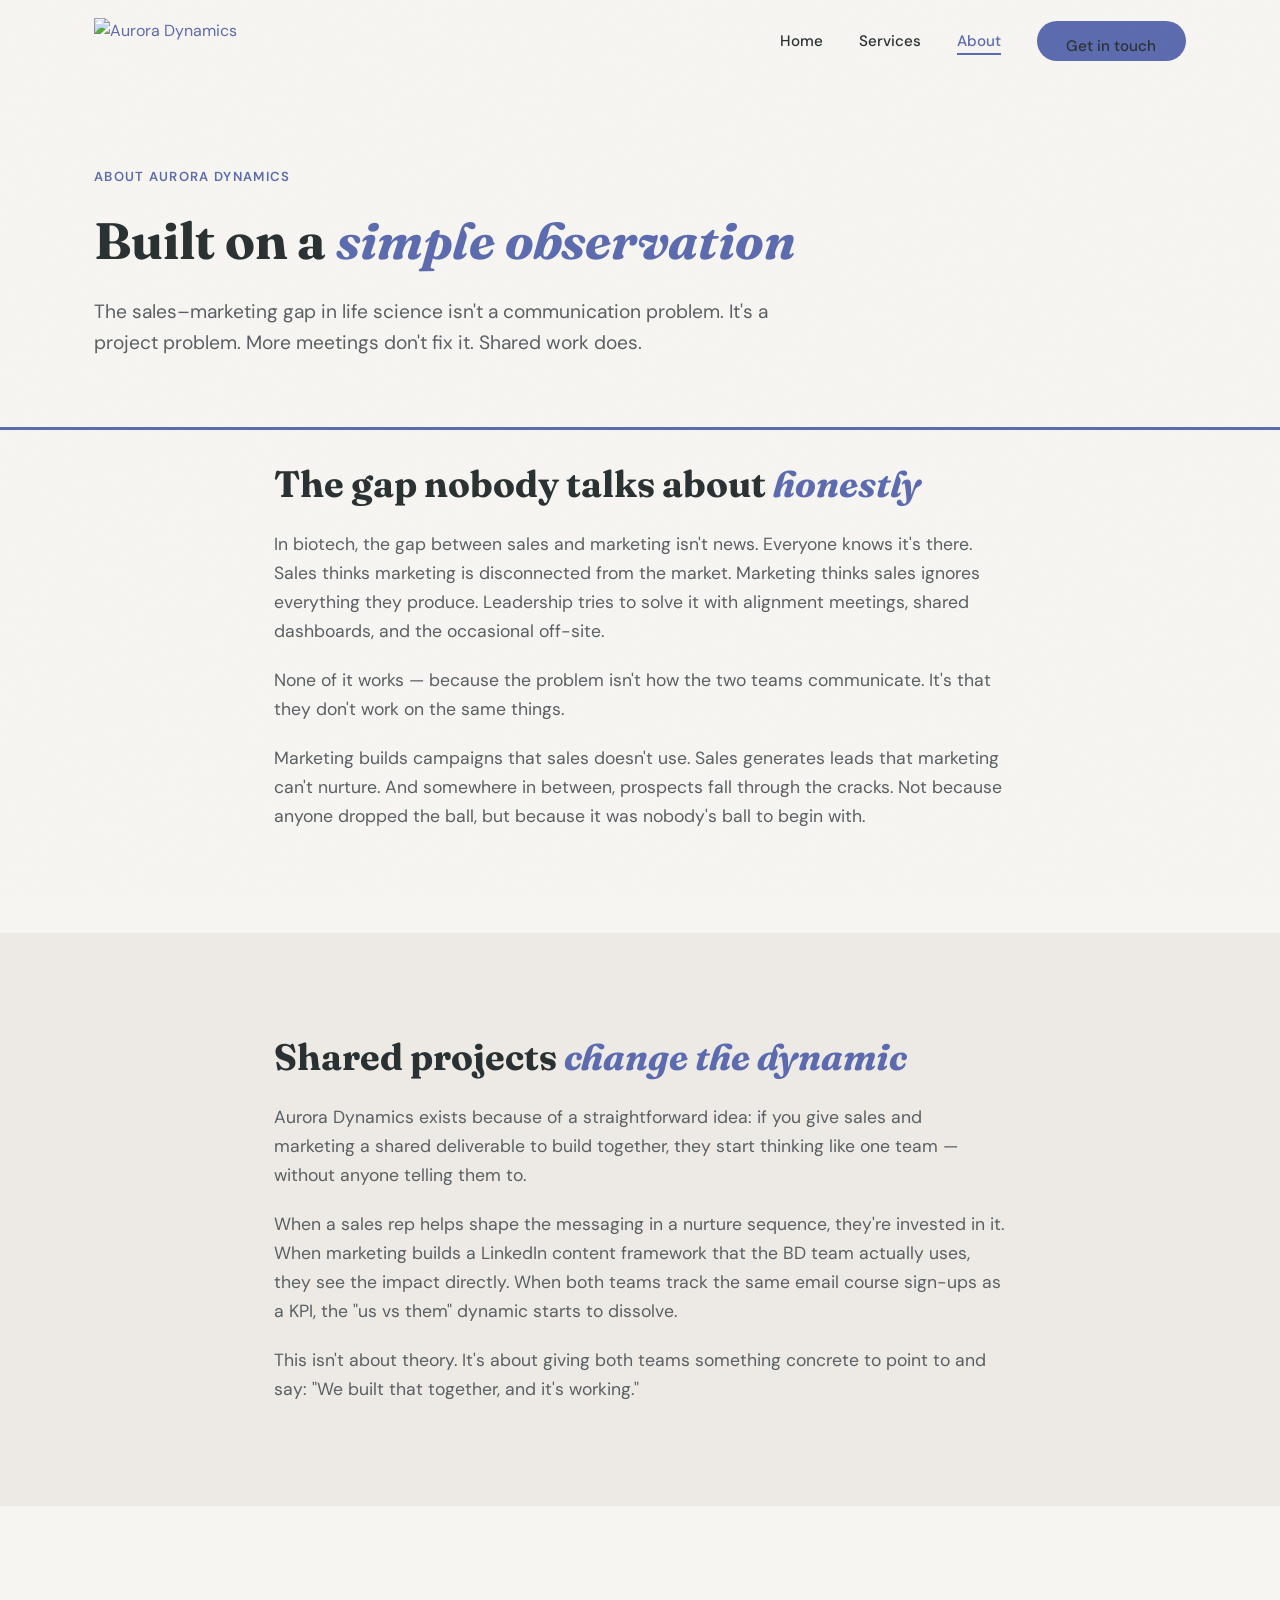
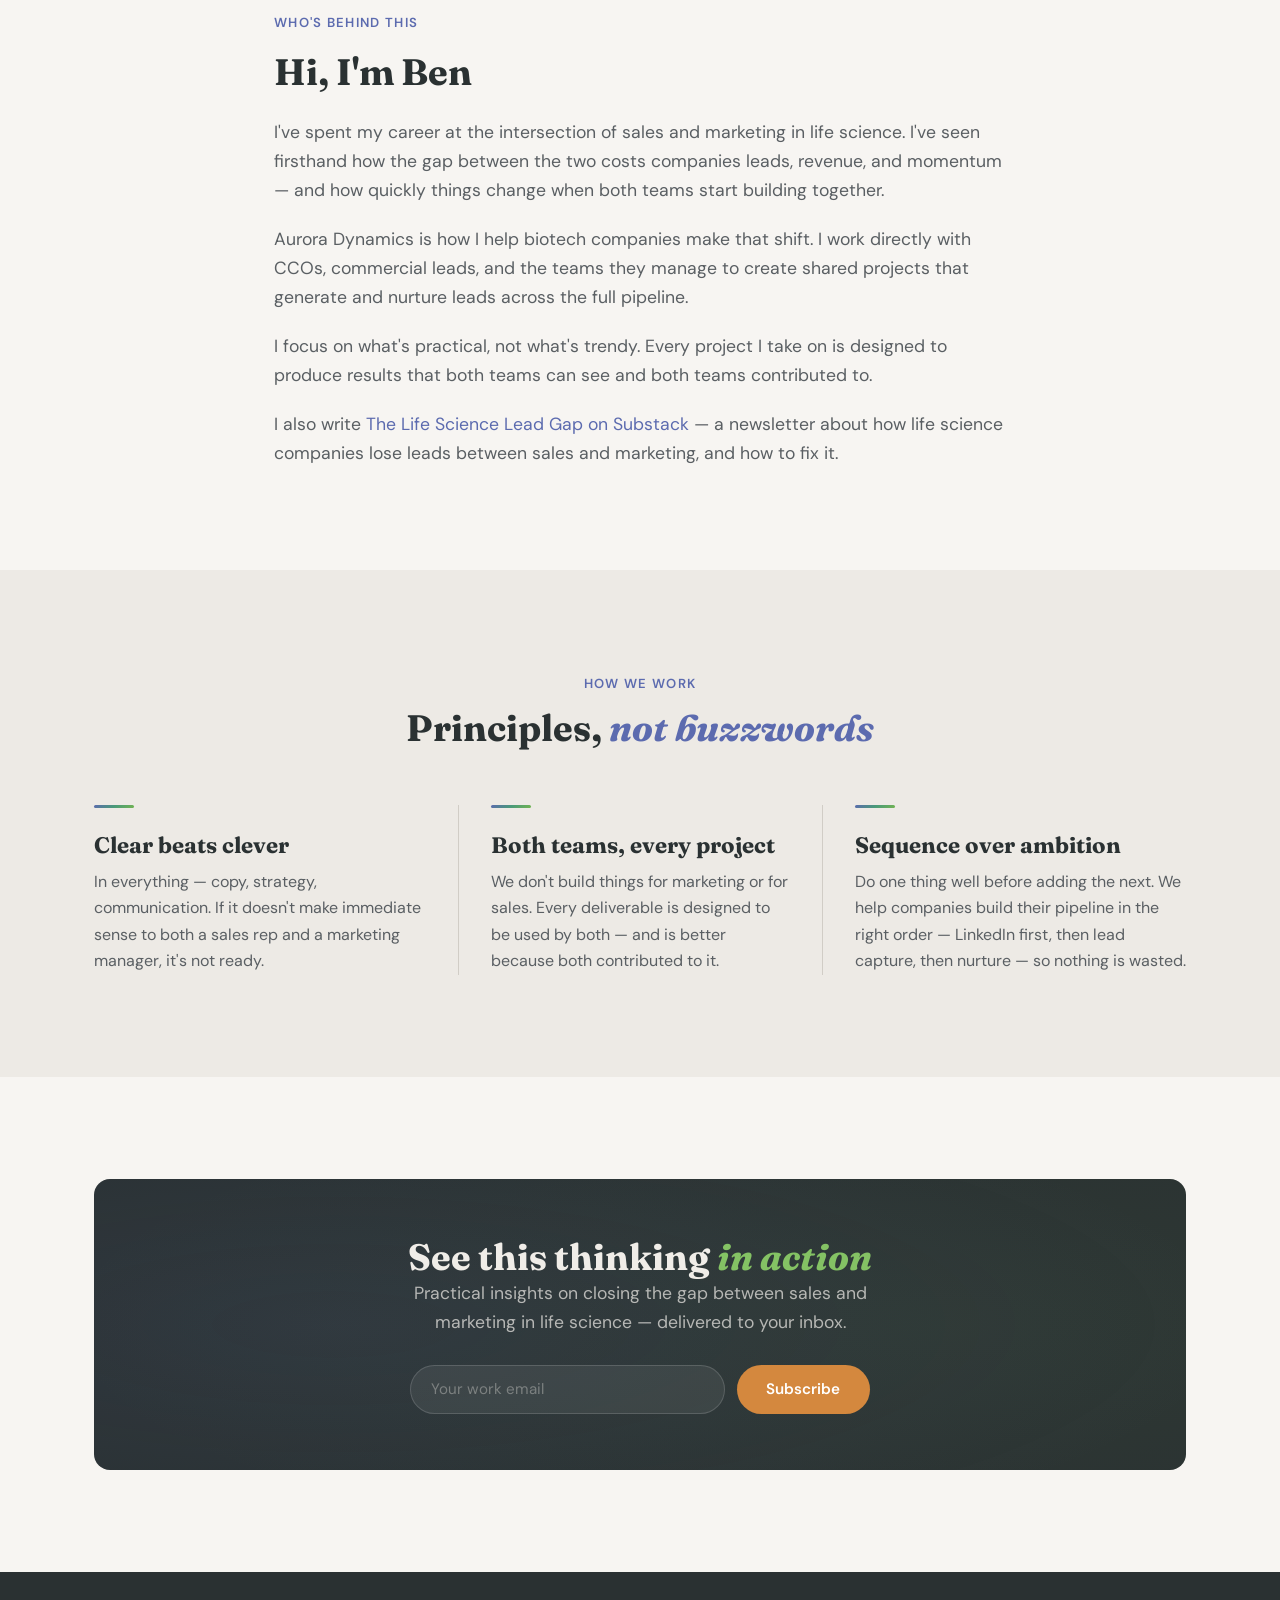
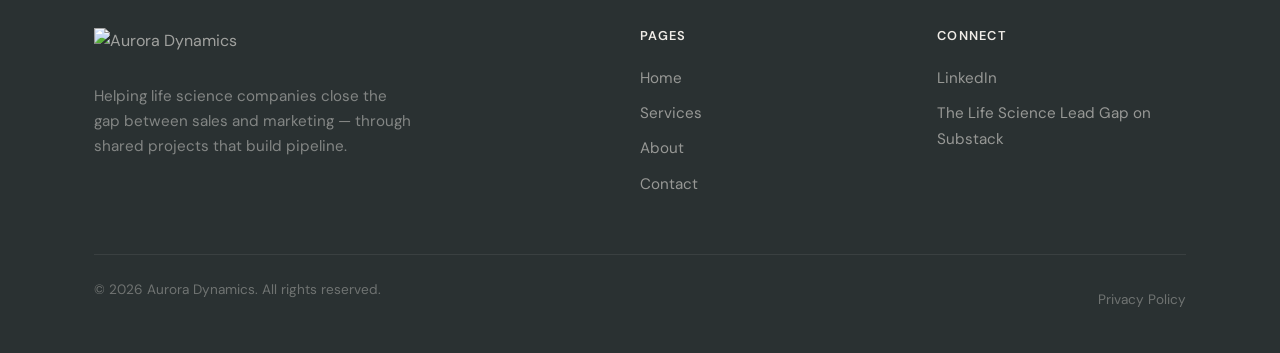
==== about.html @ b449d4c0 "Initial site build" ====
<!DOCTYPE html>
<html lang="en">
<head>
  <meta charset="UTF-8">
  <meta name="viewport" content="width=device-width, initial-scale=1.0">
  <title>About — Aurora Dynamics</title>
  <meta name="description" content="Aurora Dynamics was built on a simple observation: the sales-marketing gap in biotech isn't fixed by better communication — it's fixed by shared projects.">
  <link rel="preconnect" href="https://fonts.googleapis.com">
  <link rel="preconnect" href="https://fonts.gstatic.com" crossorigin>
  <link href="https://fonts.googleapis.com/css2?family=Fraunces:ital,opsz,wght@0,9..144,400;0,9..144,600;0,9..144,700;1,9..144,400;1,9..144,600;1,9..144,700&family=DM+Sans:ital,wght@0,400;0,500;0,600;0,700;1,400&display=swap" rel="stylesheet">
  <link rel="stylesheet" href="styles.css">
</head>
<body>
  <div class="mobile-overlay"></div>

  <nav class="nav">
    <div class="nav__inner">
      <a href="index.html" class="nav__logo"><img src="assets/images/Aurora_Dynamics_1.png" alt="Aurora Dynamics"></a>
      <ul class="nav__links">
        <li><a href="index.html">Home</a></li>
        <li><a href="services.html">Services</a></li>
        <li><a href="about.html">About</a></li>
        <li><a href="contact.html" class="btn btn--primary">Get in touch</a></li>
      </ul>
      <button class="nav__toggle" aria-label="Toggle menu"><span></span><span></span><span></span></button>
    </div>
  </nav>

  <section class="hero" style="padding-bottom: 2rem;">
    <div class="container">
      <div class="hero__content" style="max-width: 720px;">
        <span class="label">About Aurora Dynamics</span>
        <h1>Built on a <em>simple observation</em></h1>
        <p>The sales–marketing gap in life science isn't a communication problem. It's a project problem. More meetings don't fix it. Shared work does.</p>
      </div>
    </div>
  </section>

  <section style="padding-top: 2rem;">
    <div class="container container--narrow">
      <div class="fade-up">
        <h2 class="mb-3">The gap nobody talks about <em>honestly</em></h2>
        <p>In biotech, the gap between sales and marketing isn't news. Everyone knows it's there. Sales thinks marketing is disconnected from the market. Marketing thinks sales ignores everything they produce. Leadership tries to solve it with alignment meetings, shared dashboards, and the occasional off-site.</p>
        <p>None of it works — because the problem isn't how the two teams communicate. It's that they don't work on the same things.</p>
        <p>Marketing builds campaigns that sales doesn't use. Sales generates leads that marketing can't nurture. And somewhere in between, prospects fall through the cracks. Not because anyone dropped the ball, but because it was nobody's ball to begin with.</p>
      </div>
    </div>
  </section>

  <section class="section--alt">
    <div class="container container--narrow">
      <div class="fade-up">
        <h2 class="mb-3">Shared projects <em>change the dynamic</em></h2>
        <p>Aurora Dynamics exists because of a straightforward idea: if you give sales and marketing a shared deliverable to build together, they start thinking like one team — without anyone telling them to.</p>
        <p>When a sales rep helps shape the messaging in a nurture sequence, they're invested in it. When marketing builds a LinkedIn content framework that the BD team actually uses, they see the impact directly. When both teams track the same email course sign-ups as a KPI, the "us vs them" dynamic starts to dissolve.</p>
        <p>This isn't about theory. It's about giving both teams something concrete to point to and say: "We built that together, and it's working."</p>
      </div>
    </div>
  </section>

  <section>
    <div class="container container--narrow">
      <div class="fade-up">
        <span class="label">Who's behind this</span>
        <h2 class="mt-2 mb-3">Hi, I'm Ben</h2>
        <p>I've spent my career at the intersection of sales and marketing in life science. I've seen firsthand how the gap between the two costs companies leads, revenue, and momentum — and how quickly things change when both teams start building together.</p>
        <p>Aurora Dynamics is how I help biotech companies make that shift. I work directly with CCOs, commercial leads, and the teams they manage to create shared projects that generate and nurture leads across the full pipeline.</p>
        <p>I focus on what's practical, not what's trendy. Every project I take on is designed to produce results that both teams can see and both teams contributed to.</p>
        <p>I also write <a href="#" target="_blank">The Life Science Lead Gap on Substack</a> — a newsletter about how life science companies lose leads between sales and marketing, and how to fix it.</p>
      </div>
    </div>
  </section>

  <section class="section--alt">
    <div class="container">
      <div class="section__header fade-up">
        <span class="label">How we work</span>
        <h2>Principles, <em>not buzzwords</em></h2>
      </div>
      <div class="card-columns stagger">
        <div class="card-col fade-up">
          <div class="card-col__accent"></div>
          <h3>Clear beats clever</h3>
          <p>In everything — copy, strategy, communication. If it doesn't make immediate sense to both a sales rep and a marketing manager, it's not ready.</p>
        </div>
        <div class="card-col fade-up">
          <div class="card-col__accent"></div>
          <h3>Both teams, every project</h3>
          <p>We don't build things for marketing or for sales. Every deliverable is designed to be used by both — and is better because both contributed to it.</p>
        </div>
        <div class="card-col fade-up">
          <div class="card-col__accent"></div>
          <h3>Sequence over ambition</h3>
          <p>Do one thing well before adding the next. We help companies build their pipeline in the right order — LinkedIn first, then lead capture, then nurture — so nothing is wasted.</p>
        </div>
      </div>
    </div>
  </section>

  <section>
    <div class="container">
      <div class="optin fade-up">
        <h2>See this thinking <em>in action</em></h2>
        <p>Practical insights on closing the gap between sales and marketing in life science — delivered to your inbox.</p>
        <form class="optin__form" action="#" method="POST">
          <input type="email" name="email" placeholder="Your work email" required>
          <button type="submit" class="btn btn--amber">Subscribe</button>
        </form>
      </div>
    </div>
  </section>

  <footer class="footer">
    <div class="container">
      <div class="footer__inner">
        <div class="footer__brand">
          <img src="assets/images/Aurora_Dynamics_1_dark_transp.png" alt="Aurora Dynamics">
          <p>Helping life science companies close the gap between sales and marketing — through shared projects that build pipeline.</p>
        </div>
        <div>
          <h4>Pages</h4>
          <ul class="footer__links">
            <li><a href="index.html">Home</a></li>
            <li><a href="services.html">Services</a></li>
            <li><a href="about.html">About</a></li>
            <li><a href="contact.html">Contact</a></li>
          </ul>
        </div>
        <div>
          <h4>Connect</h4>
          <ul class="footer__links">
            <li><a href="#" target="_blank">LinkedIn</a></li>
            <li><a href="#" target="_blank">The Life Science Lead Gap on Substack</a></li>
          </ul>
        </div>
      </div>
      <div class="footer__bottom">
        <p>&copy; 2026 Aurora Dynamics. All rights reserved.</p>
        <a href="#">Privacy Policy</a>
      </div>
    </div>
  </footer>
  <script src="main.js"></script>
</body>
</html>
---- styles.css ----
/* ═══════════════════════════════════════════════
   Aurora Dynamics — Global Stylesheet
   Direction: Editorial & Warm (Variation B)
   Brand reference: aurora-dynamics-brand.md
   ═══════════════════════════════════════════════ */

:root {
  --aurora-blue: #5c6baf;
  --aurora-blue-light: #6e7dbf;
  --aurora-blue-dark: #4a5899;
  --biotech-green: #72b452;
  --biotech-green-light: #84c264;
  --deep-charcoal: #2a3132;
  --warm-white: #f7f5f2;
  --light-grey: #edeae5;
  --warm-amber: #d4883e;
  --warm-amber-hover: #c07a35;
  --off-white: #f0ede8;
  --slate: #5a5f63;
  --soft-grey: #d1cdc6;
  --aurora-gradient: linear-gradient(135deg, #5c6baf 0%, #4a9a7a 50%, #72b452 100%);
  --font-heading: 'Fraunces', serif;
  --font-body: 'DM Sans', sans-serif;
  --section-pad: clamp(4rem, 8vw, 7rem);
  --content-width: 1140px;
  --narrow-width: 780px;
  --ease-out: cubic-bezier(0.22, 1, 0.36, 1);
}

*, *::before, *::after { margin: 0; padding: 0; box-sizing: border-box; }
html { scroll-behavior: smooth; font-size: 16px; }

body {
  font-family: var(--font-body);
  background: var(--warm-white);
  color: var(--deep-charcoal);
  line-height: 1.6;
  -webkit-font-smoothing: antialiased;
  overflow-x: hidden;
}

img { max-width: 100%; height: auto; display: block; }
a { color: var(--aurora-blue); text-decoration: none; transition: color 0.25s var(--ease-out); }
a:hover { color: var(--aurora-blue-dark); }

h1, h2, h3 { font-family: var(--font-heading); font-weight: 700; line-height: 1.18; color: var(--deep-charcoal); }
h4 { font-family: var(--font-body); font-weight: 600; line-height: 1.3; color: var(--deep-charcoal); }
h1 { font-size: clamp(2.2rem, 5vw, 3.2rem); }
h2 { font-size: clamp(1.7rem, 3.5vw, 2.3rem); }
h3 { font-size: clamp(1.15rem, 2.5vw, 1.4rem); }
h4 { font-size: 1.05rem; }
h1 em, h2 em { font-style: italic; color: var(--aurora-blue); }

p { font-size: 1.1rem; color: var(--slate); margin-bottom: 1.25rem; line-height: 1.65; }
p:last-child { margin-bottom: 0; }

.label { font-family: var(--font-body); font-size: 0.82rem; font-weight: 600; text-transform: uppercase; letter-spacing: 0.1em; color: var(--aurora-blue); }

.container { width: 100%; max-width: var(--content-width); margin: 0 auto; padding: 0 1.5rem; }
.container--narrow { max-width: var(--narrow-width); }
section { padding: var(--section-pad) 0; }

body::before {
  content: ''; position: fixed; top: 0; left: 0; right: 0; bottom: 0;
  pointer-events: none; z-index: 9999; opacity: 0.02;
  background-image: url("data:image/svg+xml,%3Csvg viewBox='0 0 256 256' xmlns='http://www.w3.org/2000/svg'%3E%3Cfilter id='noise'%3E%3CfeTurbulence type='fractalNoise' baseFrequency='0.9' numOctaves='4' stitchTiles='stitch'/%3E%3C/filter%3E%3Crect width='100%25' height='100%25' filter='url(%23noise)'/%3E%3C/svg%3E");
  background-repeat: repeat; background-size: 256px 256px;
}

/* ── NAV ── */
.nav { position: fixed; top: 0; left: 0; right: 0; z-index: 1000; padding: 1.1rem 0; transition: background 0.4s var(--ease-out), box-shadow 0.4s var(--ease-out), padding 0.4s var(--ease-out); }
.nav.scrolled { background: rgba(247,245,242,0.95); backdrop-filter: blur(12px); -webkit-backdrop-filter: blur(12px); box-shadow: 0 1px 0 var(--soft-grey); padding: 0.6rem 0; }
.nav__inner { display: flex; align-items: center; justify-content: space-between; max-width: var(--content-width); margin: 0 auto; padding: 0 1.5rem; }
.nav__logo img { height: 46px; width: auto; transition: height 0.4s var(--ease-out); }
.nav.scrolled .nav__logo img { height: 36px; }
.nav__links { display: flex; align-items: center; gap: 2.25rem; list-style: none; }
.nav__links a { font-family: var(--font-body); font-size: 0.95rem; font-weight: 500; color: var(--deep-charcoal); position: relative; padding-bottom: 2px; }
.nav__links a::after { content: ''; position: absolute; bottom: -2px; left: 0; width: 0; height: 2px; background: var(--aurora-blue); transition: width 0.3s var(--ease-out); }
.nav__links a:hover::after, .nav__links a.active::after { width: 100%; }
.nav__links a:hover { color: var(--aurora-blue); }
.nav__links a.active { color: var(--aurora-blue); }

.nav__toggle { display: none; background: none; border: none; cursor: pointer; padding: 0.5rem; }
.nav__toggle span { display: block; width: 24px; height: 2px; background: var(--deep-charcoal); margin: 5px 0; transition: all 0.3s var(--ease-out); }
.nav__toggle.open span:nth-child(1) { transform: rotate(45deg) translate(5px,5px); }
.nav__toggle.open span:nth-child(2) { opacity: 0; }
.nav__toggle.open span:nth-child(3) { transform: rotate(-45deg) translate(5px,-5px); }

@media (max-width: 768px) {
  .nav__toggle { display: block; }
  .nav__links { position: fixed; top: 0; right: -100%; width: 75%; max-width: 320px; height: 100vh; background: var(--warm-white); flex-direction: column; justify-content: center; gap: 2.5rem; padding: 2rem; box-shadow: -4px 0 24px rgba(42,49,50,0.1); transition: right 0.4s var(--ease-out); }
  .nav__links.open { right: 0; }
  .nav__links a { font-size: 1.2rem; }
  .mobile-overlay { position: fixed; top: 0; left: 0; right: 0; bottom: 0; background: rgba(42,49,50,0.3); z-index: 999; opacity: 0; pointer-events: none; transition: opacity 0.4s var(--ease-out); }
  .mobile-overlay.open { opacity: 1; pointer-events: auto; }
}

/* ── BUTTONS ── */
.btn { display: inline-flex; align-items: center; gap: 0.5rem; font-family: var(--font-body); font-size: 0.95rem; font-weight: 600; padding: 0.85rem 1.85rem; border-radius: 50px; border: none; cursor: pointer; transition: all 0.3s var(--ease-out); text-decoration: none; }
.btn--primary { background: var(--aurora-blue); color: #fff; }
.btn--primary:hover { background: var(--aurora-blue-dark); color: #fff; transform: translateY(-2px); box-shadow: 0 6px 20px rgba(92,107,175,0.25); }
.btn--amber { background: var(--warm-amber); color: #fff; }
.btn--amber:hover { background: var(--warm-amber-hover); color: #fff; transform: translateY(-2px); box-shadow: 0 6px 20px rgba(212,136,62,0.25); }
.btn--outline { background: transparent; color: var(--aurora-blue); border: 2px solid var(--aurora-blue); }
.btn--outline:hover { background: var(--aurora-blue); color: #fff; transform: translateY(-2px); }
.btn--outline-light { background: transparent; color: var(--off-white); border: 2px solid rgba(255,255,255,0.3); }
.btn--outline-light:hover { background: rgba(255,255,255,0.1); color: #fff; transform: translateY(-2px); }

/* ── HERO ── */
.hero { position: relative; padding: calc(var(--section-pad) + 4rem) 0 var(--section-pad); background: var(--warm-white); border-bottom: 3px solid var(--aurora-blue); overflow: hidden; }
.hero__content { position: relative; z-index: 1; max-width: 680px; }
.hero__content .label { margin-bottom: 1.5rem; display: block; }
.hero__content h1 { margin-bottom: 1.5rem; }
.hero__content p { font-size: 1.2rem; margin-bottom: 2.25rem; }
.hero__actions { display: flex; gap: 0.85rem; flex-wrap: wrap; }
.hero__illustration { position: absolute; right: -5%; top: 55%; transform: translateY(-50%); width: 42%; max-width: 500px; opacity: 0.8; pointer-events: none; }
@media (max-width: 900px) { .hero__illustration { display: none; } }

/* ── SECTIONS ── */
.section--alt { background: var(--light-grey); }
.section--white { background: #fff; }
.section--dark { background: var(--deep-charcoal); color: var(--off-white); }
.section--dark h2, .section--dark h3, .section--dark h4 { color: var(--off-white); }
.section--dark h2 em { color: var(--biotech-green-light); }
.section--dark p { color: rgba(240,237,232,0.75); }
.section__header { text-align: center; max-width: 620px; margin: 0 auto 3.5rem; }
.section__header .label { margin-bottom: 0.75rem; display: block; }
.section__header h2 { margin-bottom: 1rem; }

/* ── CARD COLUMNS (editorial) ── */
.card-columns { display: grid; grid-template-columns: repeat(3, 1fr); gap: 0; }
.card-col { padding: 0 2rem; border-left: 1px solid var(--soft-grey); }
.card-col:first-child { border-left: none; padding-left: 0; }
.card-col:last-child { padding-right: 0; }
.card-col__accent { width: 40px; height: 3px; background: var(--aurora-gradient); border-radius: 2px; margin-bottom: 1.5rem; }
.card-col__number { font-family: var(--font-heading); font-size: 2.8rem; font-weight: 700; color: var(--light-grey); line-height: 1; margin-bottom: 1rem; }
.section--alt .card-col__number { color: var(--soft-grey); }
.card-col h3 { margin-bottom: 0.65rem; }
.card-col p { font-size: 1rem; }

@media (max-width: 900px) {
  .card-columns { grid-template-columns: 1fr; gap: 2rem; }
  .card-col { border-left: none; border-top: 1px solid var(--soft-grey); padding: 2rem 0 0; }
  .card-col:first-child { border-top: none; padding-top: 0; }
}

/* ── BOXED CARDS ── */
.card-grid { display: grid; gap: 1.5rem; }
.card-grid--3 { grid-template-columns: repeat(3, 1fr); }
.card-grid--2 { grid-template-columns: repeat(2, 1fr); }
@media (max-width: 900px) { .card-grid--3, .card-grid--2 { grid-template-columns: 1fr; } }
.card { background: var(--warm-white); border: 1px solid var(--soft-grey); border-radius: 12px; padding: 2rem; transition: transform 0.3s var(--ease-out), box-shadow 0.3s var(--ease-out); }
.card:hover { transform: translateY(-4px); box-shadow: 0 12px 32px rgba(42,49,50,0.07); }
.card__icon { width: 46px; height: 46px; border-radius: 10px; display: flex; align-items: center; justify-content: center; margin-bottom: 1.25rem; }
.card__icon--blue { background: rgba(92,107,175,0.1); color: var(--aurora-blue); }
.card__icon--green { background: rgba(114,180,82,0.1); color: var(--biotech-green); }
.card__icon--amber { background: rgba(212,136,62,0.1); color: var(--warm-amber); }

/* ── OPT-IN ── */
.optin { background: var(--deep-charcoal); border-radius: 16px; padding: 3.5rem; text-align: center; position: relative; overflow: hidden; }
.optin::before { content: ''; position: absolute; top: -50%; left: -20%; width: 140%; height: 200%; background: radial-gradient(ellipse at 30% 50%, rgba(92,107,175,0.1) 0%, transparent 60%), radial-gradient(ellipse at 70% 50%, rgba(114,180,82,0.06) 0%, transparent 60%); pointer-events: none; }
.optin > * { position: relative; z-index: 1; }
.optin h2, .optin h3 { color: var(--off-white); }
.optin h2 em { color: var(--biotech-green-light); }
.optin p { color: rgba(240,237,232,0.7); max-width: 500px; margin-left: auto; margin-right: auto; }
.optin__form { display: flex; gap: 0.75rem; max-width: 460px; margin: 1.75rem auto 0; }
.optin__form input[type="email"] { flex: 1; padding: 0.85rem 1.25rem; border: 1px solid rgba(255,255,255,0.15); border-radius: 50px; background: rgba(255,255,255,0.07); color: var(--off-white); font-family: var(--font-body); font-size: 0.95rem; outline: none; transition: border-color 0.3s var(--ease-out); }
.optin__form input[type="email"]::placeholder { color: rgba(240,237,232,0.35); }
.optin__form input[type="email"]:focus { border-color: var(--aurora-blue-light); }
@media (max-width: 540px) { .optin__form { flex-direction: column; } .optin { padding: 2.5rem 2rem; } }

/* ── FOOTER ── */
.footer { background: var(--deep-charcoal); color: rgba(240,237,232,0.6); padding: 3.5rem 0 2rem; }
.footer__inner { display: grid; grid-template-columns: 2fr 1fr 1fr; gap: 3rem; margin-bottom: 3rem; }
@media (max-width: 768px) { .footer__inner { grid-template-columns: 1fr; gap: 2rem; } }
.footer__brand img { height: 40px; margin-bottom: 1rem; }
.footer__brand p { color: rgba(240,237,232,0.45); font-size: 0.95rem; max-width: 320px; }
.footer h4 { color: var(--off-white); font-family: var(--font-body); font-size: 0.8rem; font-weight: 600; text-transform: uppercase; letter-spacing: 0.1em; margin-bottom: 1.25rem; }
.footer__links { list-style: none; }
.footer__links li { margin-bottom: 0.6rem; }
.footer__links a { color: rgba(240,237,232,0.55); font-size: 0.95rem; }
.footer__links a:hover { color: var(--off-white); }
.footer__bottom { border-top: 1px solid rgba(240,237,232,0.08); padding-top: 1.5rem; display: flex; justify-content: space-between; align-items: center; flex-wrap: wrap; gap: 1rem; }
.footer__bottom p { font-size: 0.85rem; color: rgba(240,237,232,0.35); }
.footer__bottom a { color: rgba(240,237,232,0.35); font-size: 0.85rem; }
.footer__bottom a:hover { color: var(--off-white); }

/* ── CONTACT FORM ── */
.form-group { margin-bottom: 1.5rem; }
.form-group label { display: block; font-size: 0.9rem; font-weight: 600; color: var(--deep-charcoal); margin-bottom: 0.5rem; }
.form-group input, .form-group textarea { width: 100%; padding: 0.85rem 1.25rem; border: 1px solid var(--soft-grey); border-radius: 10px; background: var(--warm-white); color: var(--deep-charcoal); font-family: var(--font-body); font-size: 1rem; line-height: 1.6; outline: none; transition: border-color 0.3s var(--ease-out), box-shadow 0.3s var(--ease-out); }
.form-group input:focus, .form-group textarea:focus { border-color: var(--aurora-blue); box-shadow: 0 0 0 3px rgba(92,107,175,0.1); }
.form-group textarea { min-height: 160px; resize: vertical; }

/* ── TWO COL ── */
.two-col { display: grid; grid-template-columns: 1fr 1fr; gap: 4rem; align-items: center; }
.two-col--reverse { direction: rtl; }
.two-col--reverse > * { direction: ltr; }
@media (max-width: 900px) { .two-col, .two-col--reverse { grid-template-columns: 1fr; gap: 2rem; direction: ltr; } }

/* ── PROOF ── */
.proof { text-align: center; padding: 2.5rem 0; border-top: 1px solid var(--soft-grey); border-bottom: 1px solid var(--soft-grey); }
.proof p { font-size: 0.9rem; color: var(--slate); font-weight: 500; }

/* ── ANIMATIONS ── */
.fade-up { opacity: 0; transform: translateY(24px); transition: opacity 0.7s var(--ease-out), transform 0.7s var(--ease-out); }
.fade-up.visible { opacity: 1; transform: translateY(0); }
.stagger > .fade-up:nth-child(1) { transition-delay: 0s; }
.stagger > .fade-up:nth-child(2) { transition-delay: 0.1s; }
.stagger > .fade-up:nth-child(3) { transition-delay: 0.2s; }
.stagger > .fade-up:nth-child(4) { transition-delay: 0.3s; }

/* ── UTILITIES ── */
.text-center { text-align: center; }
.mt-2 { margin-top: 1rem; }
.mt-3 { margin-top: 1.5rem; }
.mt-4 { margin-top: 2rem; }
.mt-6 { margin-top: 3rem; }
.mb-2 { margin-bottom: 1rem; }
.mb-3 { margin-bottom: 1.5rem; }
.mb-4 { margin-bottom: 2rem; }
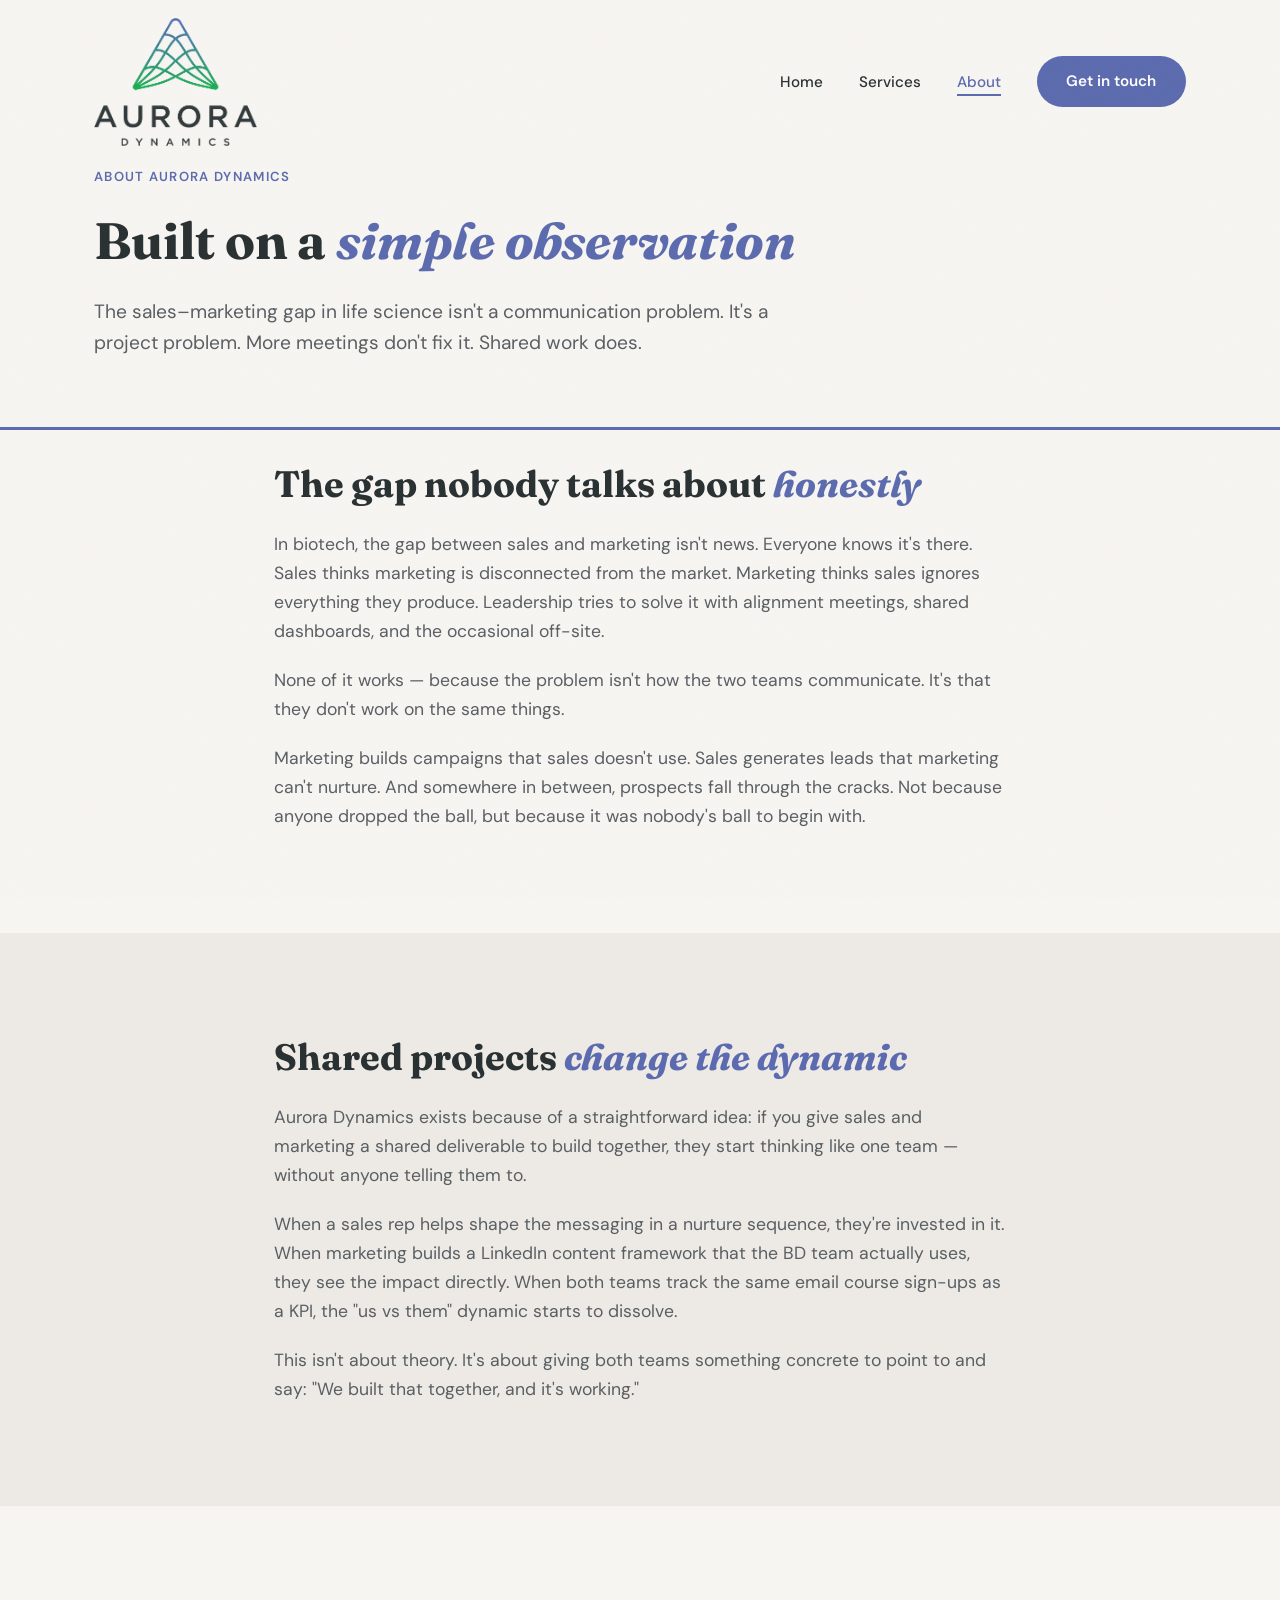
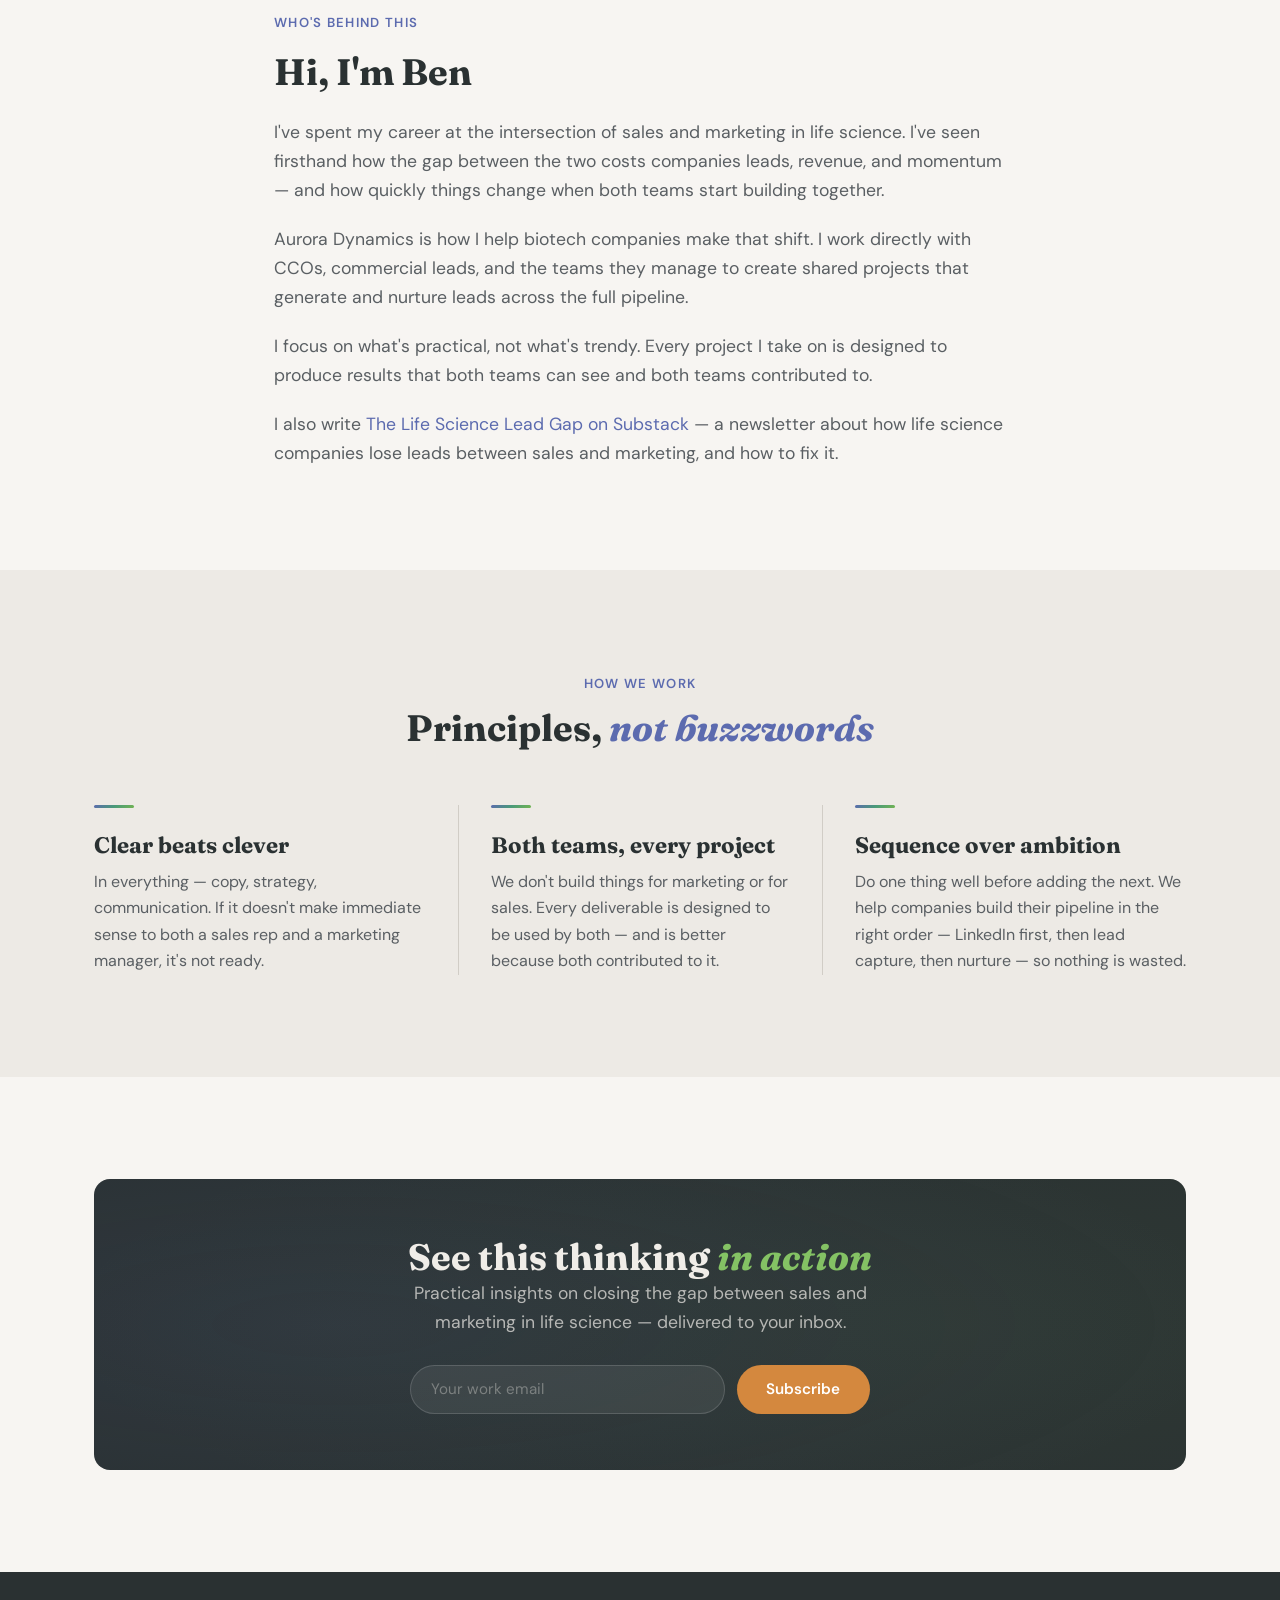
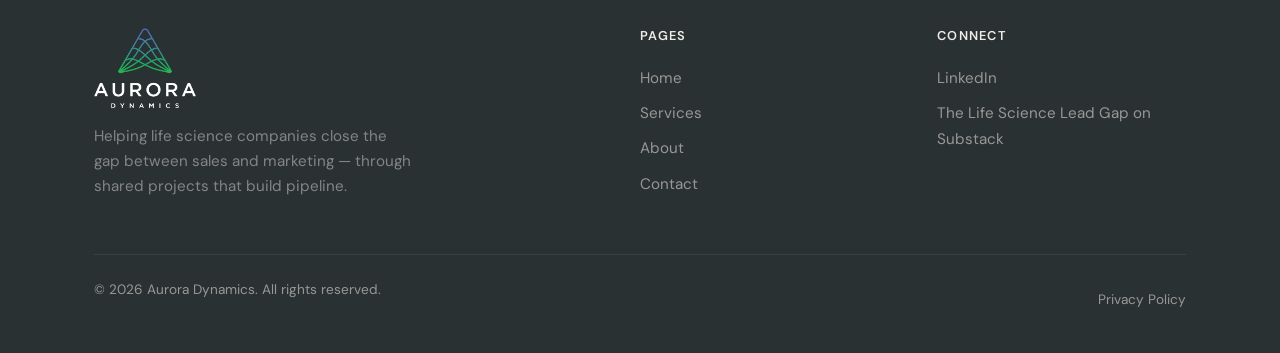
==== commit 34255fab: "Accessibility, polish, and quality pass - Add <main> landmark, aria-expanded on nav toggle, aria-lab" ====
--- a/about.html
+++ b/about.html
@@ -25,6 +25,8 @@
       <button class="nav__toggle" aria-label="Toggle menu"><span></span><span></span><span></span></button>
     </div>
   </nav>
+
+  <main>
 
   <section class="hero" style="padding-bottom: 2rem;">
     <div class="container">
@@ -103,12 +105,14 @@
         <h2>See this thinking <em>in action</em></h2>
         <p>Practical insights on closing the gap between sales and marketing in life science — delivered to your inbox.</p>
         <form class="optin__form" action="#" method="POST">
-          <input type="email" name="email" placeholder="Your work email" required>
+          <input type="email" name="email" placeholder="Your work email" aria-label="Email address" autocomplete="email" required>
           <button type="submit" class="btn btn--amber">Subscribe</button>
         </form>
       </div>
     </div>
   </section>
+
+  </main>
 
   <footer class="footer">
     <div class="container">
--- a/styles.css
+++ b/styles.css
@@ -71,16 +71,18 @@
 .nav { position: fixed; top: 0; left: 0; right: 0; z-index: 1000; padding: 1.1rem 0; transition: background 0.4s var(--ease-out), box-shadow 0.4s var(--ease-out), padding 0.4s var(--ease-out); }
 .nav.scrolled { background: rgba(247,245,242,0.95); backdrop-filter: blur(12px); -webkit-backdrop-filter: blur(12px); box-shadow: 0 1px 0 var(--soft-grey); padding: 0.6rem 0; }
 .nav__inner { display: flex; align-items: center; justify-content: space-between; max-width: var(--content-width); margin: 0 auto; padding: 0 1.5rem; }
-.nav__logo img { height: 46px; width: auto; transition: height 0.4s var(--ease-out); }
-.nav.scrolled .nav__logo img { height: 36px; }
+.nav__logo img { height: 128px; width: auto; transition: height 0.4s var(--ease-out); }
+.nav.scrolled .nav__logo img { height: 96px; }
 .nav__links { display: flex; align-items: center; gap: 2.25rem; list-style: none; }
-.nav__links a { font-family: var(--font-body); font-size: 0.95rem; font-weight: 500; color: var(--deep-charcoal); position: relative; padding-bottom: 2px; }
-.nav__links a::after { content: ''; position: absolute; bottom: -2px; left: 0; width: 0; height: 2px; background: var(--aurora-blue); transition: width 0.3s var(--ease-out); }
-.nav__links a:hover::after, .nav__links a.active::after { width: 100%; }
-.nav__links a:hover { color: var(--aurora-blue); }
-.nav__links a.active { color: var(--aurora-blue); }
-
-.nav__toggle { display: none; background: none; border: none; cursor: pointer; padding: 0.5rem; }
+.nav__links a:not(.btn) { font-family: var(--font-body); font-size: 0.95rem; font-weight: 500; color: var(--deep-charcoal); position: relative; padding-bottom: 2px; }
+.nav__links a:not(.btn)::after { content: ''; position: absolute; bottom: -2px; left: 0; width: 0; height: 2px; background: var(--aurora-blue); transition: width 0.3s var(--ease-out); }
+.nav__links a:not(.btn):hover::after, .nav__links a:not(.btn).active::after { width: 100%; }
+.nav__links a:not(.btn):hover { color: var(--aurora-blue); }
+.nav__links a:not(.btn).active { color: var(--aurora-blue); }
+.nav__links a.btn { color: #fff; }
+.nav__links a.btn:hover { color: #fff; }
+
+.nav__toggle { display: none; background: none; border: none; cursor: pointer; padding: 0.75rem 0.5rem; }
 .nav__toggle span { display: block; width: 24px; height: 2px; background: var(--deep-charcoal); margin: 5px 0; transition: all 0.3s var(--ease-out); }
 .nav__toggle.open span:nth-child(1) { transform: rotate(45deg) translate(5px,5px); }
 .nav__toggle.open span:nth-child(2) { opacity: 0; }
@@ -93,6 +95,7 @@
   .nav__links a { font-size: 1.2rem; }
   .mobile-overlay { position: fixed; top: 0; left: 0; right: 0; bottom: 0; background: rgba(42,49,50,0.3); z-index: 999; opacity: 0; pointer-events: none; transition: opacity 0.4s var(--ease-out); }
   .mobile-overlay.open { opacity: 1; pointer-events: auto; }
+  .nav.scrolled { backdrop-filter: none; -webkit-backdrop-filter: none; }
 }
 
 /* ── BUTTONS ── */
@@ -101,6 +104,7 @@
 .btn--primary:hover { background: var(--aurora-blue-dark); color: #fff; transform: translateY(-2px); box-shadow: 0 6px 20px rgba(92,107,175,0.25); }
 .btn--amber { background: var(--warm-amber); color: #fff; }
 .btn--amber:hover { background: var(--warm-amber-hover); color: #fff; transform: translateY(-2px); box-shadow: 0 6px 20px rgba(212,136,62,0.25); }
+.btn:active { transform: translateY(1px); box-shadow: none; }
 .btn--outline { background: transparent; color: var(--aurora-blue); border: 2px solid var(--aurora-blue); }
 .btn--outline:hover { background: var(--aurora-blue); color: #fff; transform: translateY(-2px); }
 .btn--outline-light { background: transparent; color: var(--off-white); border: 2px solid rgba(255,255,255,0.3); }
@@ -113,7 +117,7 @@
 .hero__content h1 { margin-bottom: 1.5rem; }
 .hero__content p { font-size: 1.2rem; margin-bottom: 2.25rem; }
 .hero__actions { display: flex; gap: 0.85rem; flex-wrap: wrap; }
-.hero__illustration { position: absolute; right: -5%; top: 55%; transform: translateY(-50%); width: 42%; max-width: 500px; opacity: 0.8; pointer-events: none; }
+.hero__illustration { position: absolute; right: 3%; top: 55%; transform: translateY(-50%); width: 38%; max-width: 480px; opacity: 0.8; pointer-events: none; }
 @media (max-width: 900px) { .hero__illustration { display: none; } }
 
 /* ── SECTIONS ── */
@@ -137,6 +141,7 @@
 .section--alt .card-col__number { color: var(--soft-grey); }
 .card-col h3 { margin-bottom: 0.65rem; }
 .card-col p { font-size: 1rem; }
+.card-col a:not(.btn) { font-weight: 600; display: inline-block; margin-top: 1rem; padding: 0.35rem 0; }
 
 @media (max-width: 900px) {
   .card-columns { grid-template-columns: 1fr; gap: 2rem; }
@@ -173,7 +178,7 @@
 .footer { background: var(--deep-charcoal); color: rgba(240,237,232,0.6); padding: 3.5rem 0 2rem; }
 .footer__inner { display: grid; grid-template-columns: 2fr 1fr 1fr; gap: 3rem; margin-bottom: 3rem; }
 @media (max-width: 768px) { .footer__inner { grid-template-columns: 1fr; gap: 2rem; } }
-.footer__brand img { height: 40px; margin-bottom: 1rem; }
+.footer__brand img { height: 80px; margin-bottom: 1rem; }
 .footer__brand p { color: rgba(240,237,232,0.45); font-size: 0.95rem; max-width: 320px; }
 .footer h4 { color: var(--off-white); font-family: var(--font-body); font-size: 0.8rem; font-weight: 600; text-transform: uppercase; letter-spacing: 0.1em; margin-bottom: 1.25rem; }
 .footer__links { list-style: none; }
@@ -181,8 +186,8 @@
 .footer__links a { color: rgba(240,237,232,0.55); font-size: 0.95rem; }
 .footer__links a:hover { color: var(--off-white); }
 .footer__bottom { border-top: 1px solid rgba(240,237,232,0.08); padding-top: 1.5rem; display: flex; justify-content: space-between; align-items: center; flex-wrap: wrap; gap: 1rem; }
-.footer__bottom p { font-size: 0.85rem; color: rgba(240,237,232,0.35); }
-.footer__bottom a { color: rgba(240,237,232,0.35); font-size: 0.85rem; }
+.footer__bottom p { font-size: 0.85rem; color: rgba(240,237,232,0.55); }
+.footer__bottom a { color: rgba(240,237,232,0.55); font-size: 0.85rem; }
 .footer__bottom a:hover { color: var(--off-white); }
 
 /* ── CONTACT FORM ── */
@@ -194,9 +199,9 @@
 
 /* ── TWO COL ── */
 .two-col { display: grid; grid-template-columns: 1fr 1fr; gap: 4rem; align-items: center; }
-.two-col--reverse { direction: rtl; }
-.two-col--reverse > * { direction: ltr; }
-@media (max-width: 900px) { .two-col, .two-col--reverse { grid-template-columns: 1fr; gap: 2rem; direction: ltr; } }
+.two-col--reverse > *:first-child { order: 2; }
+.two-col--reverse > *:last-child { order: 1; }
+@media (max-width: 900px) { .two-col, .two-col--reverse { grid-template-columns: 1fr; gap: 2rem; } .two-col--reverse > *:first-child, .two-col--reverse > *:last-child { order: 0; } }
 
 /* ── PROOF ── */
 .proof { text-align: center; padding: 2.5rem 0; border-top: 1px solid var(--soft-grey); border-bottom: 1px solid var(--soft-grey); }
@@ -209,6 +214,28 @@
 .stagger > .fade-up:nth-child(2) { transition-delay: 0.1s; }
 .stagger > .fade-up:nth-child(3) { transition-delay: 0.2s; }
 .stagger > .fade-up:nth-child(4) { transition-delay: 0.3s; }
+
+/* ── FOCUS ── */
+a:focus-visible,
+button:focus-visible { outline: 2px solid var(--aurora-blue); outline-offset: 3px; border-radius: 3px; }
+.btn:focus-visible { outline: 2px solid var(--aurora-blue); outline-offset: 4px; }
+input:focus-visible,
+textarea:focus-visible { outline: 2px solid var(--aurora-blue); outline-offset: 2px; }
+/* Contact/form inputs already show a box-shadow ring on focus — suppress the outline there */
+.form-group input:focus-visible,
+.form-group textarea:focus-visible { outline: none; }
+
+/* ── SUBHEADINGS (semantic h3 styled as h4) ── */
+.subhead { font-family: var(--font-body); font-weight: 600; font-size: 1.05rem; line-height: 1.3; color: var(--deep-charcoal); }
+
+/* ── REDUCED MOTION ── */
+@media (prefers-reduced-motion: reduce) {
+  html { scroll-behavior: auto; }
+  .fade-up { opacity: 1; transform: none; transition: none; }
+  .fade-up.visible { transition: none; }
+  .stagger > .fade-up:nth-child(n) { transition-delay: 0s; }
+  .btn, .nav, .nav__logo img, .nav__links, .mobile-overlay, .card { transition: none; }
+}
 
 /* ── UTILITIES ── */
 .text-center { text-align: center; }
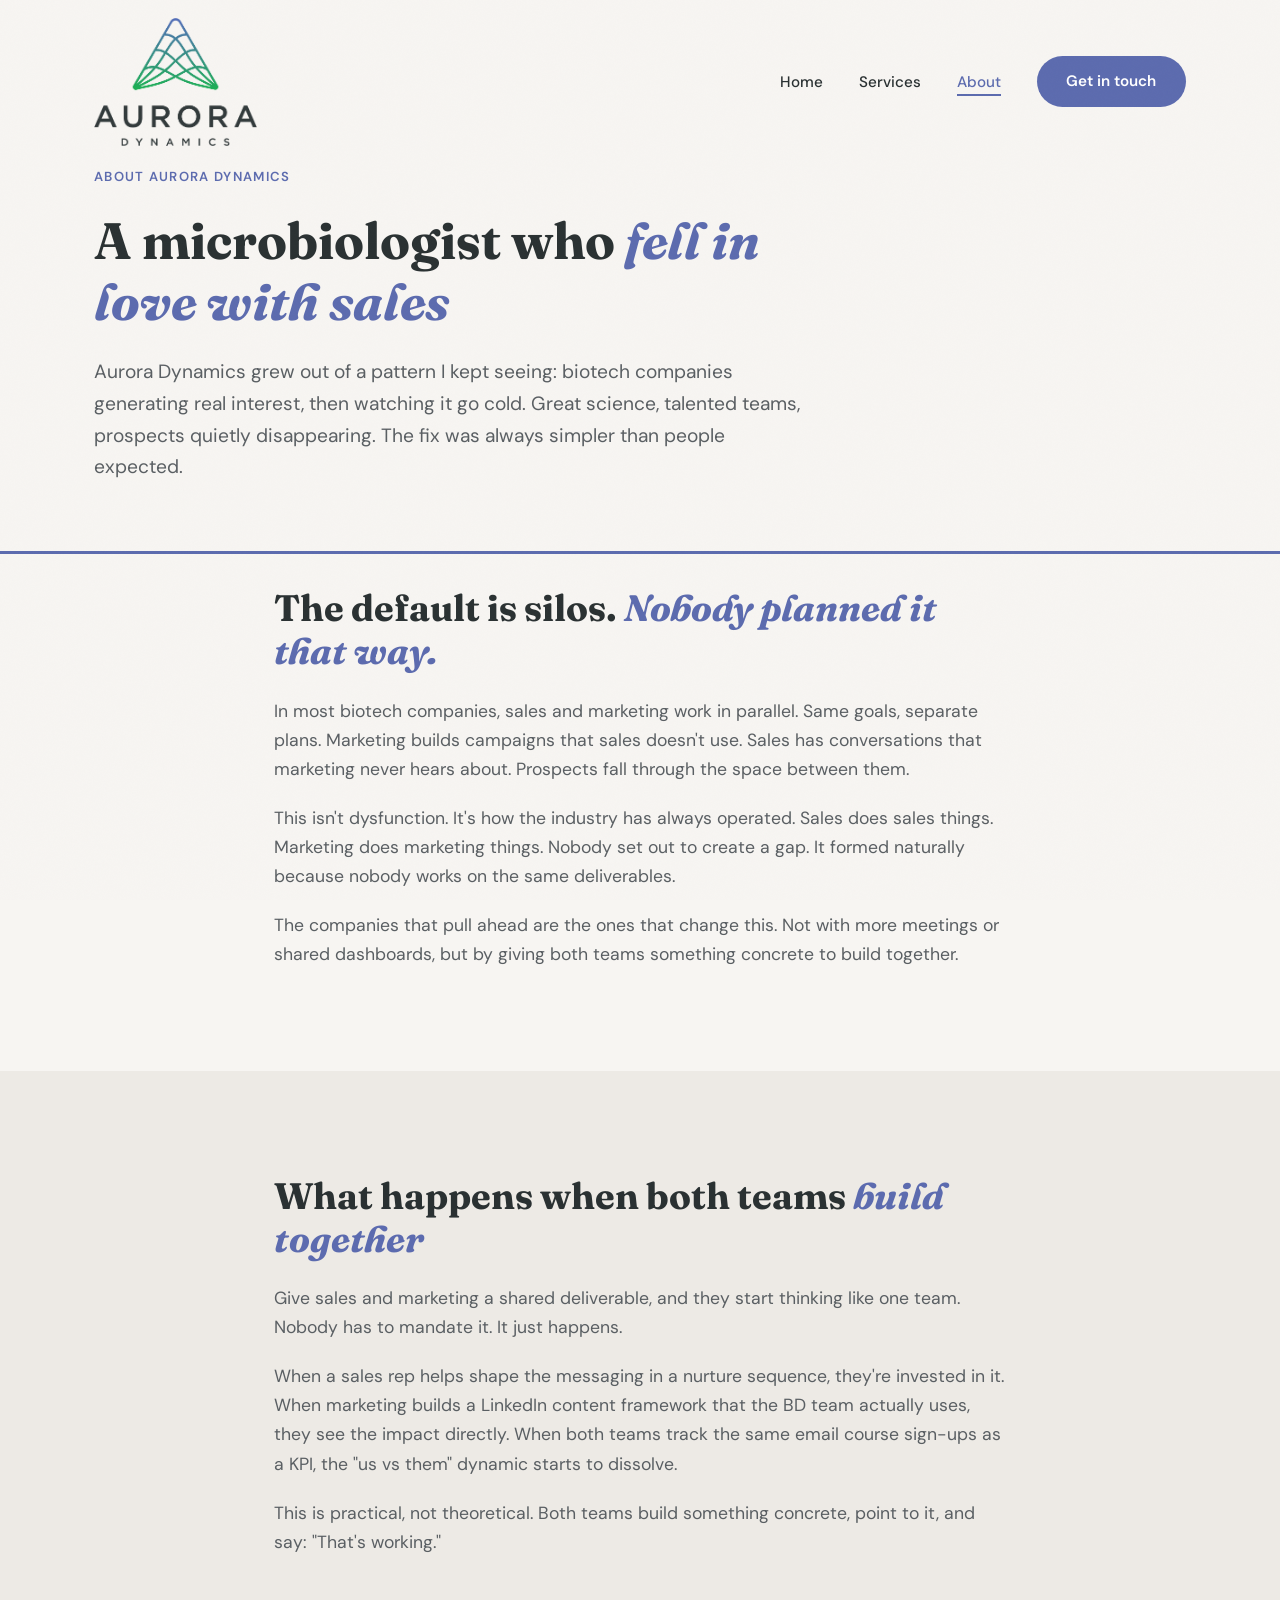
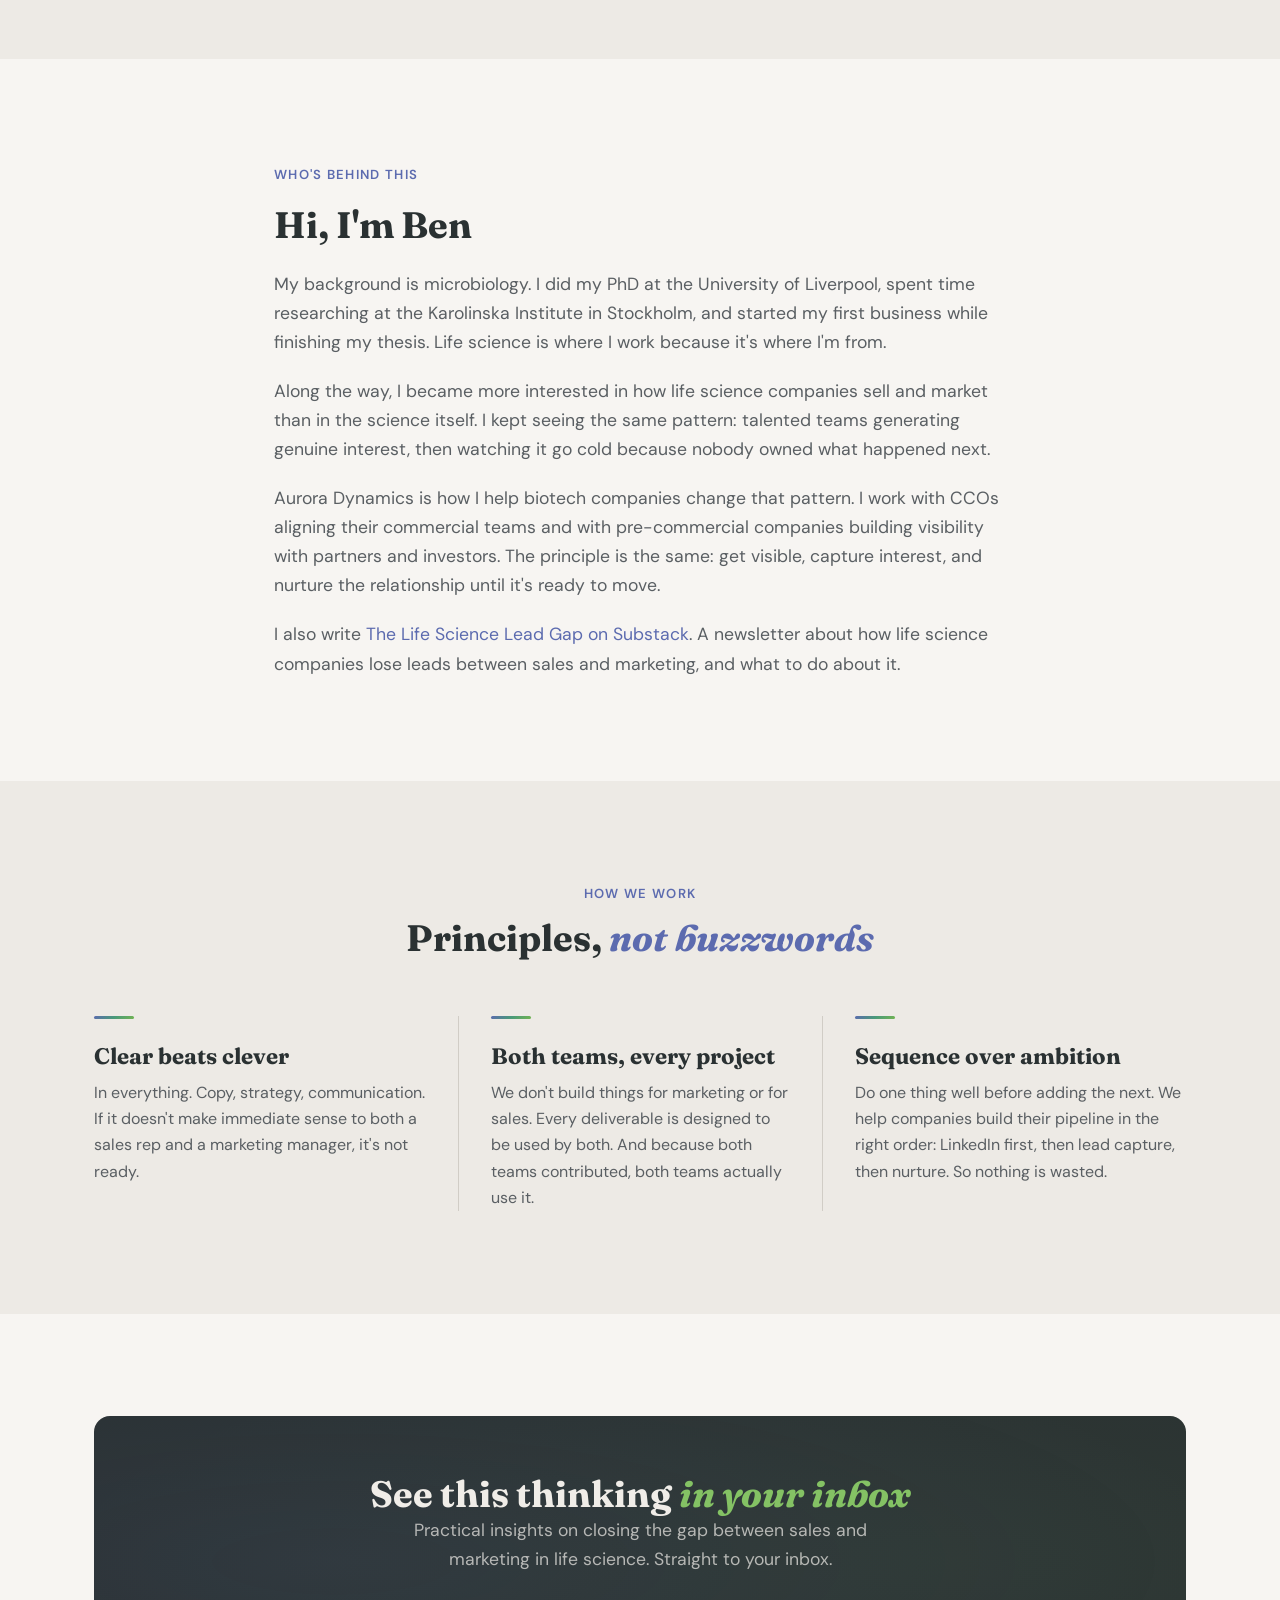
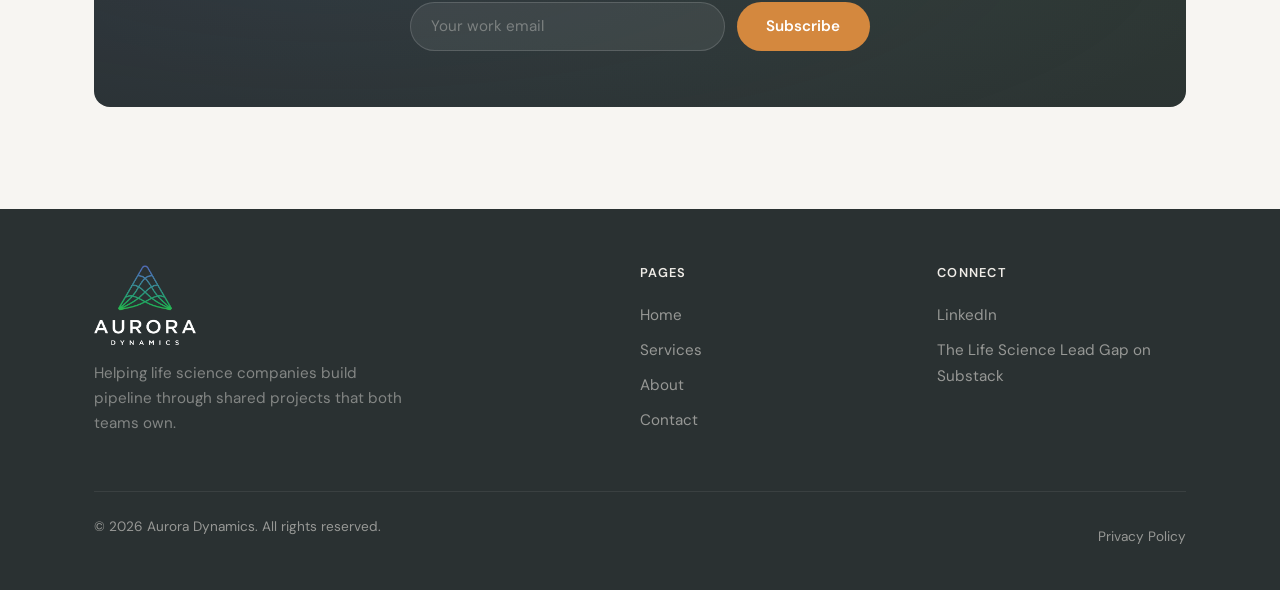
==== commit dd2b7671: "Reposition site: lead with pipeline symptoms, normalise silos, include pre-commercial - Hero leads w" ====
--- a/about.html
+++ b/about.html
@@ -4,7 +4,7 @@
   <meta charset="UTF-8">
   <meta name="viewport" content="width=device-width, initial-scale=1.0">
   <title>About — Aurora Dynamics</title>
-  <meta name="description" content="Aurora Dynamics was built on a simple observation: the sales-marketing gap in biotech isn't fixed by better communication — it's fixed by shared projects.">
+  <meta name="description" content="Aurora Dynamics was founded by a microbiologist turned entrepreneur. We help biotech companies build pipeline through shared projects that both teams own and use.">
   <link rel="preconnect" href="https://fonts.googleapis.com">
   <link rel="preconnect" href="https://fonts.gstatic.com" crossorigin>
   <link href="https://fonts.googleapis.com/css2?family=Fraunces:ital,opsz,wght@0,9..144,400;0,9..144,600;0,9..144,700;1,9..144,400;1,9..144,600;1,9..144,700&family=DM+Sans:ital,wght@0,400;0,500;0,600;0,700;1,400&display=swap" rel="stylesheet">
@@ -32,8 +32,8 @@
     <div class="container">
       <div class="hero__content" style="max-width: 720px;">
         <span class="label">About Aurora Dynamics</span>
-        <h1>Built on a <em>simple observation</em></h1>
-        <p>The sales–marketing gap in life science isn't a communication problem. It's a project problem. More meetings don't fix it. Shared work does.</p>
+        <h1>A microbiologist who <em>fell in love with sales</em></h1>
+        <p>Aurora Dynamics grew out of a pattern I kept seeing: biotech companies generating real interest, then watching it go cold. Great science, talented teams, prospects quietly disappearing. The fix was always simpler than people expected.</p>
       </div>
     </div>
   </section>
@@ -41,10 +41,10 @@
   <section style="padding-top: 2rem;">
     <div class="container container--narrow">
       <div class="fade-up">
-        <h2 class="mb-3">The gap nobody talks about <em>honestly</em></h2>
-        <p>In biotech, the gap between sales and marketing isn't news. Everyone knows it's there. Sales thinks marketing is disconnected from the market. Marketing thinks sales ignores everything they produce. Leadership tries to solve it with alignment meetings, shared dashboards, and the occasional off-site.</p>
-        <p>None of it works — because the problem isn't how the two teams communicate. It's that they don't work on the same things.</p>
-        <p>Marketing builds campaigns that sales doesn't use. Sales generates leads that marketing can't nurture. And somewhere in between, prospects fall through the cracks. Not because anyone dropped the ball, but because it was nobody's ball to begin with.</p>
+        <h2 class="mb-3">The default is silos. <em>Nobody planned it that way.</em></h2>
+        <p>In most biotech companies, sales and marketing work in parallel. Same goals, separate plans. Marketing builds campaigns that sales doesn't use. Sales has conversations that marketing never hears about. Prospects fall through the space between them.</p>
+        <p>This isn't dysfunction. It's how the industry has always operated. Sales does sales things. Marketing does marketing things. Nobody set out to create a gap. It formed naturally because nobody works on the same deliverables.</p>
+        <p>The companies that pull ahead are the ones that change this. Not with more meetings or shared dashboards, but by giving both teams something concrete to build together.</p>
       </div>
     </div>
   </section>
@@ -52,10 +52,10 @@
   <section class="section--alt">
     <div class="container container--narrow">
       <div class="fade-up">
-        <h2 class="mb-3">Shared projects <em>change the dynamic</em></h2>
-        <p>Aurora Dynamics exists because of a straightforward idea: if you give sales and marketing a shared deliverable to build together, they start thinking like one team — without anyone telling them to.</p>
+        <h2 class="mb-3">What happens when both teams <em>build together</em></h2>
+        <p>Give sales and marketing a shared deliverable, and they start thinking like one team. Nobody has to mandate it. It just happens.</p>
         <p>When a sales rep helps shape the messaging in a nurture sequence, they're invested in it. When marketing builds a LinkedIn content framework that the BD team actually uses, they see the impact directly. When both teams track the same email course sign-ups as a KPI, the "us vs them" dynamic starts to dissolve.</p>
-        <p>This isn't about theory. It's about giving both teams something concrete to point to and say: "We built that together, and it's working."</p>
+        <p>This is practical, not theoretical. Both teams build something concrete, point to it, and say: "That's working."</p>
       </div>
     </div>
   </section>
@@ -65,10 +65,10 @@
       <div class="fade-up">
         <span class="label">Who's behind this</span>
         <h2 class="mt-2 mb-3">Hi, I'm Ben</h2>
-        <p>I've spent my career at the intersection of sales and marketing in life science. I've seen firsthand how the gap between the two costs companies leads, revenue, and momentum — and how quickly things change when both teams start building together.</p>
-        <p>Aurora Dynamics is how I help biotech companies make that shift. I work directly with CCOs, commercial leads, and the teams they manage to create shared projects that generate and nurture leads across the full pipeline.</p>
-        <p>I focus on what's practical, not what's trendy. Every project I take on is designed to produce results that both teams can see and both teams contributed to.</p>
-        <p>I also write <a href="#" target="_blank">The Life Science Lead Gap on Substack</a> — a newsletter about how life science companies lose leads between sales and marketing, and how to fix it.</p>
+        <p>My background is microbiology. I did my PhD at the University of Liverpool, spent time researching at the Karolinska Institute in Stockholm, and started my first business while finishing my thesis. Life science is where I work because it's where I'm from.</p>
+        <p>Along the way, I became more interested in how life science companies sell and market than in the science itself. I kept seeing the same pattern: talented teams generating genuine interest, then watching it go cold because nobody owned what happened next.</p>
+        <p>Aurora Dynamics is how I help biotech companies change that pattern. I work with CCOs aligning their commercial teams and with pre-commercial companies building visibility with partners and investors. The principle is the same: get visible, capture interest, and nurture the relationship until it's ready to move.</p>
+        <p>I also write <a href="#" target="_blank">The Life Science Lead Gap on Substack</a>. A newsletter about how life science companies lose leads between sales and marketing, and what to do about it.</p>
       </div>
     </div>
   </section>
@@ -83,17 +83,17 @@
         <div class="card-col fade-up">
           <div class="card-col__accent"></div>
           <h3>Clear beats clever</h3>
-          <p>In everything — copy, strategy, communication. If it doesn't make immediate sense to both a sales rep and a marketing manager, it's not ready.</p>
+          <p>In everything. Copy, strategy, communication. If it doesn't make immediate sense to both a sales rep and a marketing manager, it's not ready.</p>
         </div>
         <div class="card-col fade-up">
           <div class="card-col__accent"></div>
           <h3>Both teams, every project</h3>
-          <p>We don't build things for marketing or for sales. Every deliverable is designed to be used by both — and is better because both contributed to it.</p>
+          <p>We don't build things for marketing or for sales. Every deliverable is designed to be used by both. And because both teams contributed, both teams actually use it.</p>
         </div>
         <div class="card-col fade-up">
           <div class="card-col__accent"></div>
           <h3>Sequence over ambition</h3>
-          <p>Do one thing well before adding the next. We help companies build their pipeline in the right order — LinkedIn first, then lead capture, then nurture — so nothing is wasted.</p>
+          <p>Do one thing well before adding the next. We help companies build their pipeline in the right order: LinkedIn first, then lead capture, then nurture. So nothing is wasted.</p>
         </div>
       </div>
     </div>
@@ -102,8 +102,8 @@
   <section>
     <div class="container">
       <div class="optin fade-up">
-        <h2>See this thinking <em>in action</em></h2>
-        <p>Practical insights on closing the gap between sales and marketing in life science — delivered to your inbox.</p>
+        <h2>See this thinking <em>in your inbox</em></h2>
+        <p>Practical insights on closing the gap between sales and marketing in life science. Straight to your inbox.</p>
         <form class="optin__form" action="#" method="POST">
           <input type="email" name="email" placeholder="Your work email" aria-label="Email address" autocomplete="email" required>
           <button type="submit" class="btn btn--amber">Subscribe</button>
@@ -119,7 +119,7 @@
       <div class="footer__inner">
         <div class="footer__brand">
           <img src="assets/images/Aurora_Dynamics_1_dark_transp.png" alt="Aurora Dynamics">
-          <p>Helping life science companies close the gap between sales and marketing — through shared projects that build pipeline.</p>
+          <p>Helping life science companies build pipeline through shared projects that both teams own.</p>
         </div>
         <div>
           <h4>Pages</h4>
--- a/styles.css
+++ b/styles.css
@@ -90,6 +90,8 @@
 
 @media (max-width: 768px) {
   .nav__toggle { display: block; }
+  .nav__logo img { height: 72px; }
+  .nav.scrolled .nav__logo img { height: 56px; }
   .nav__links { position: fixed; top: 0; right: -100%; width: 75%; max-width: 320px; height: 100vh; background: var(--warm-white); flex-direction: column; justify-content: center; gap: 2.5rem; padding: 2rem; box-shadow: -4px 0 24px rgba(42,49,50,0.1); transition: right 0.4s var(--ease-out); }
   .nav__links.open { right: 0; }
   .nav__links a { font-size: 1.2rem; }
